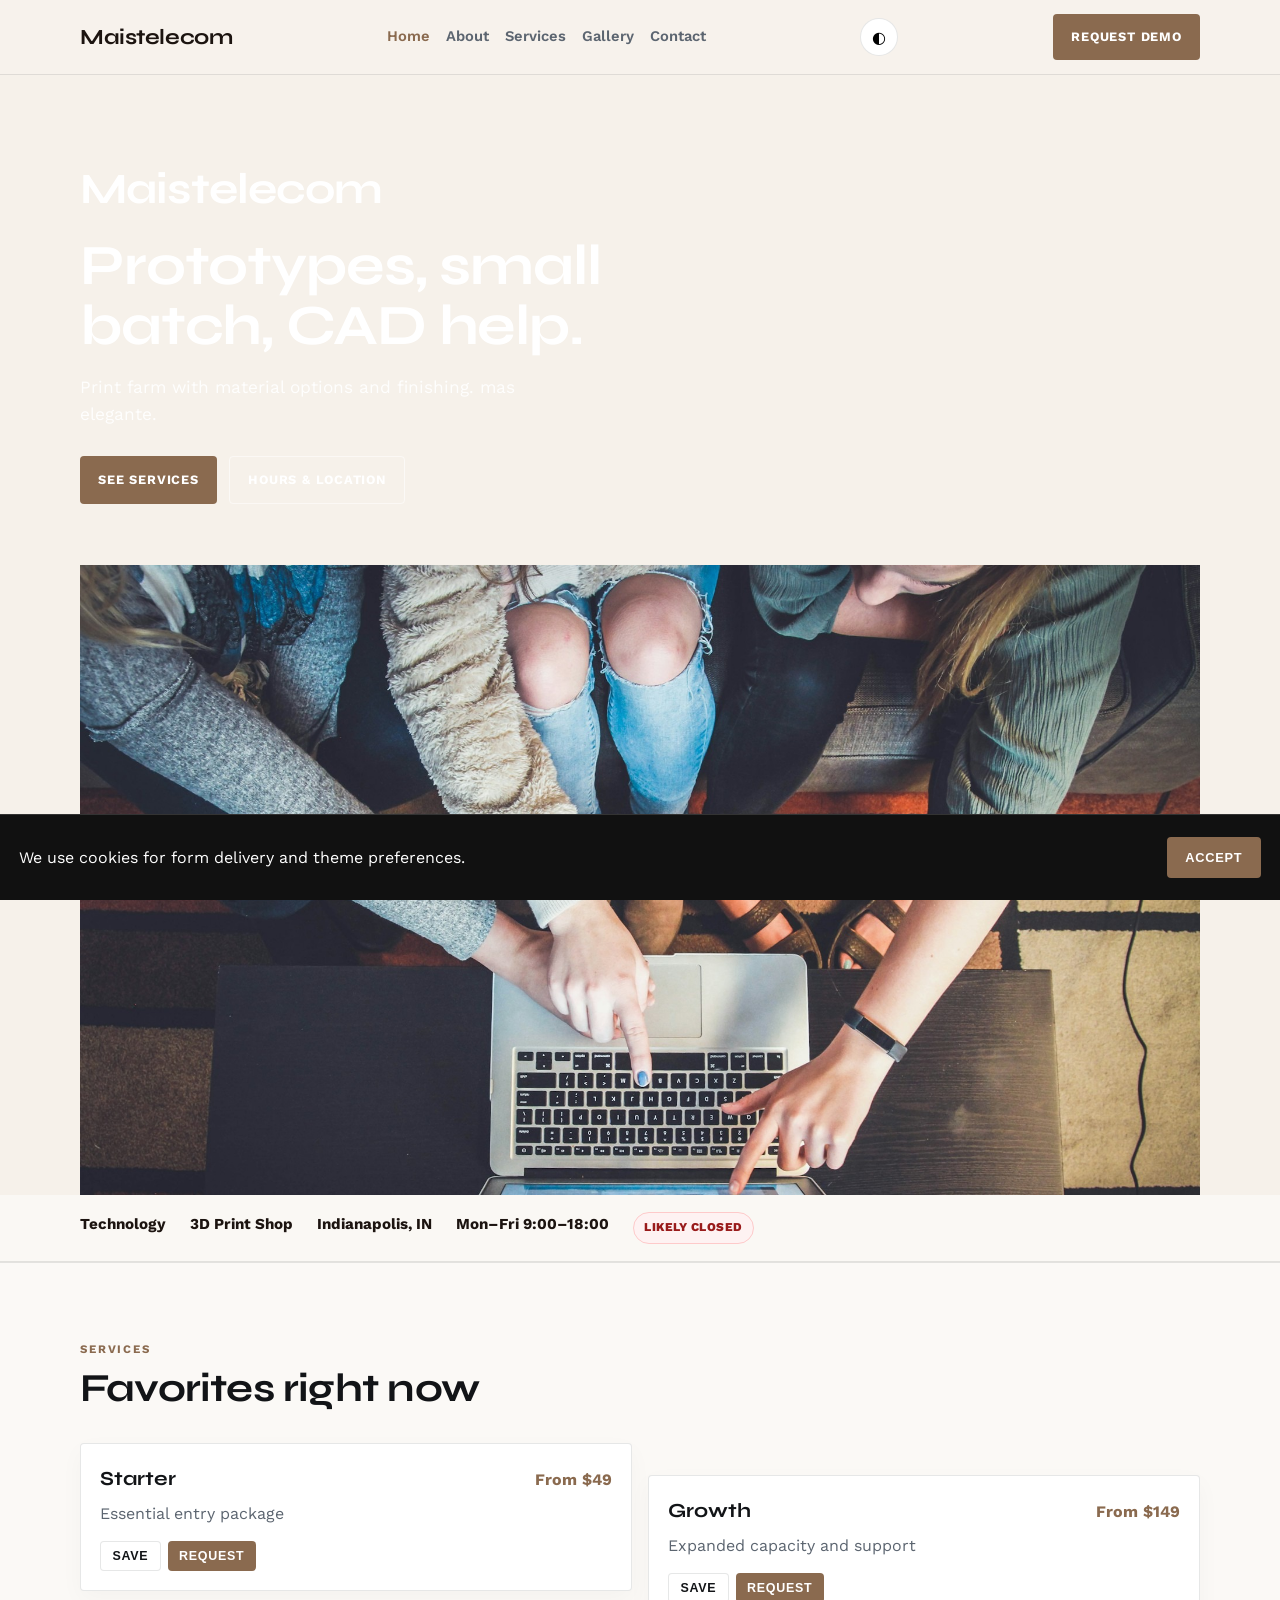
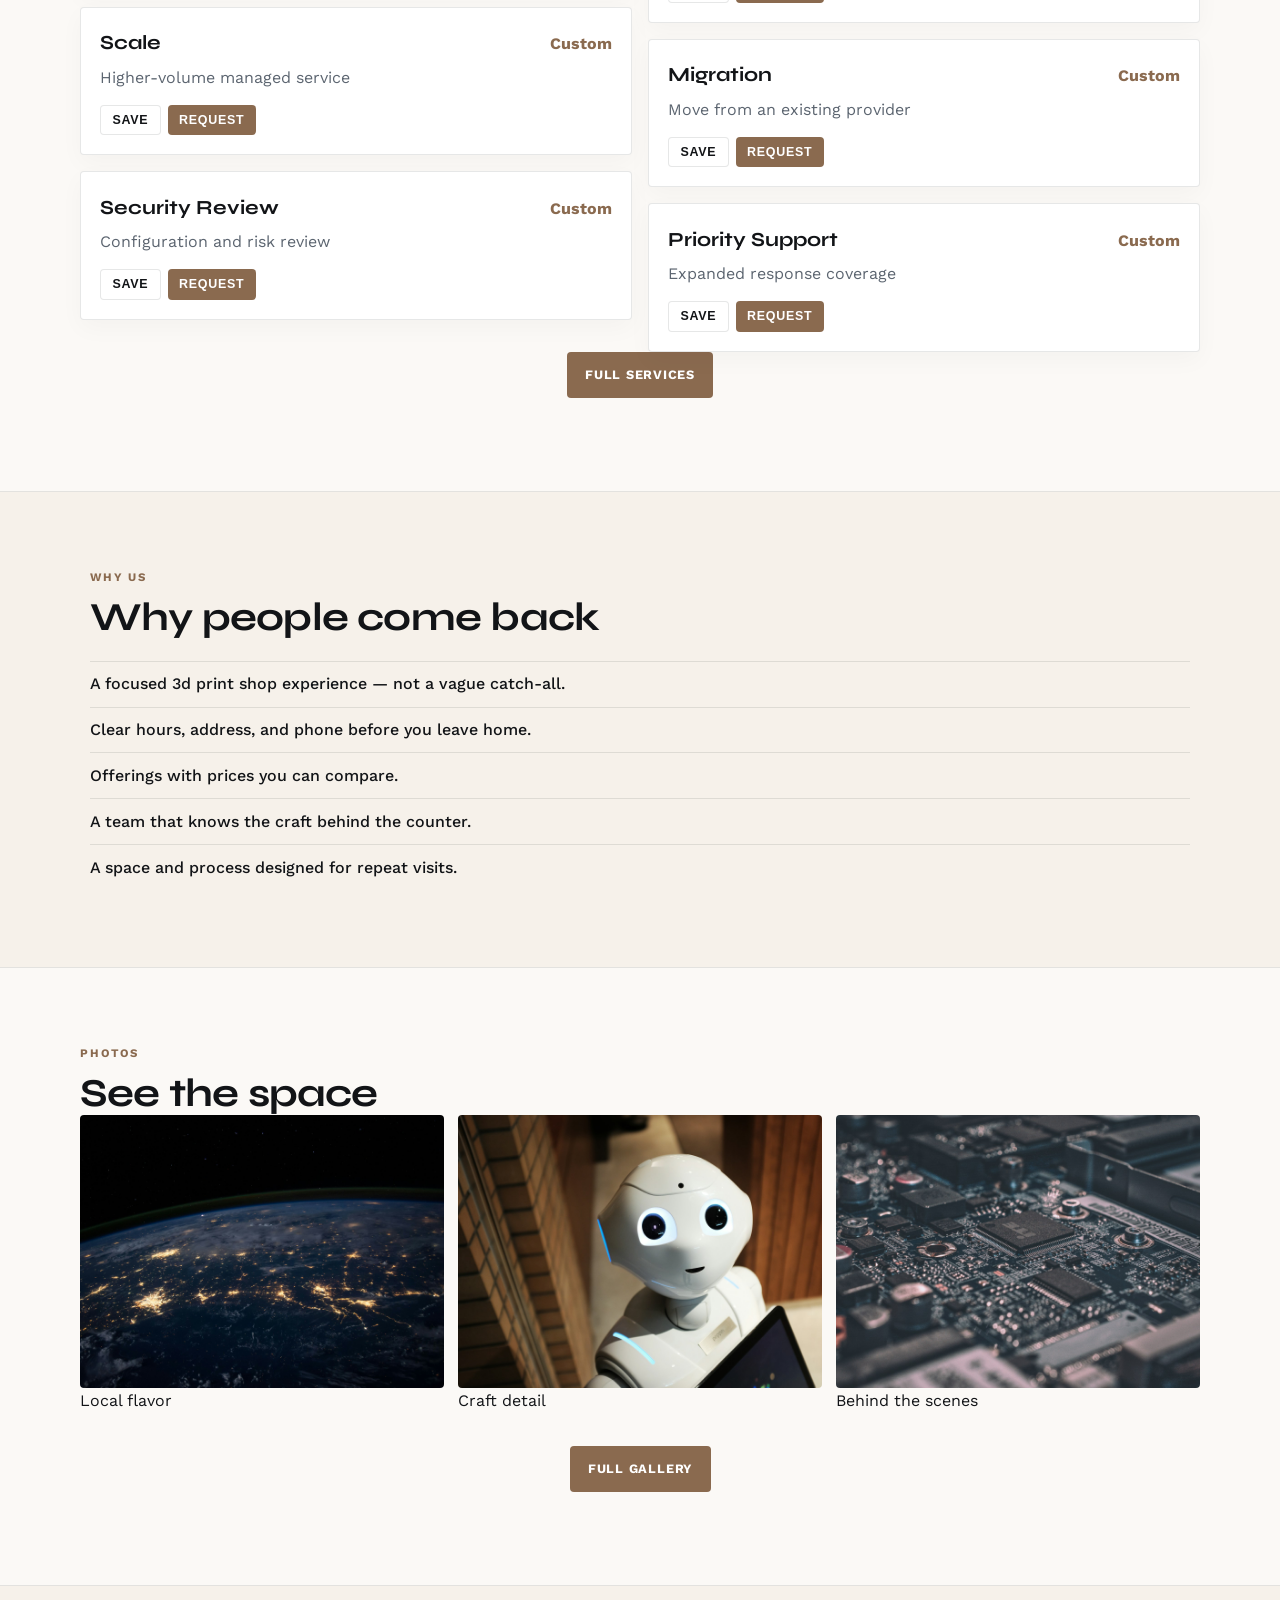
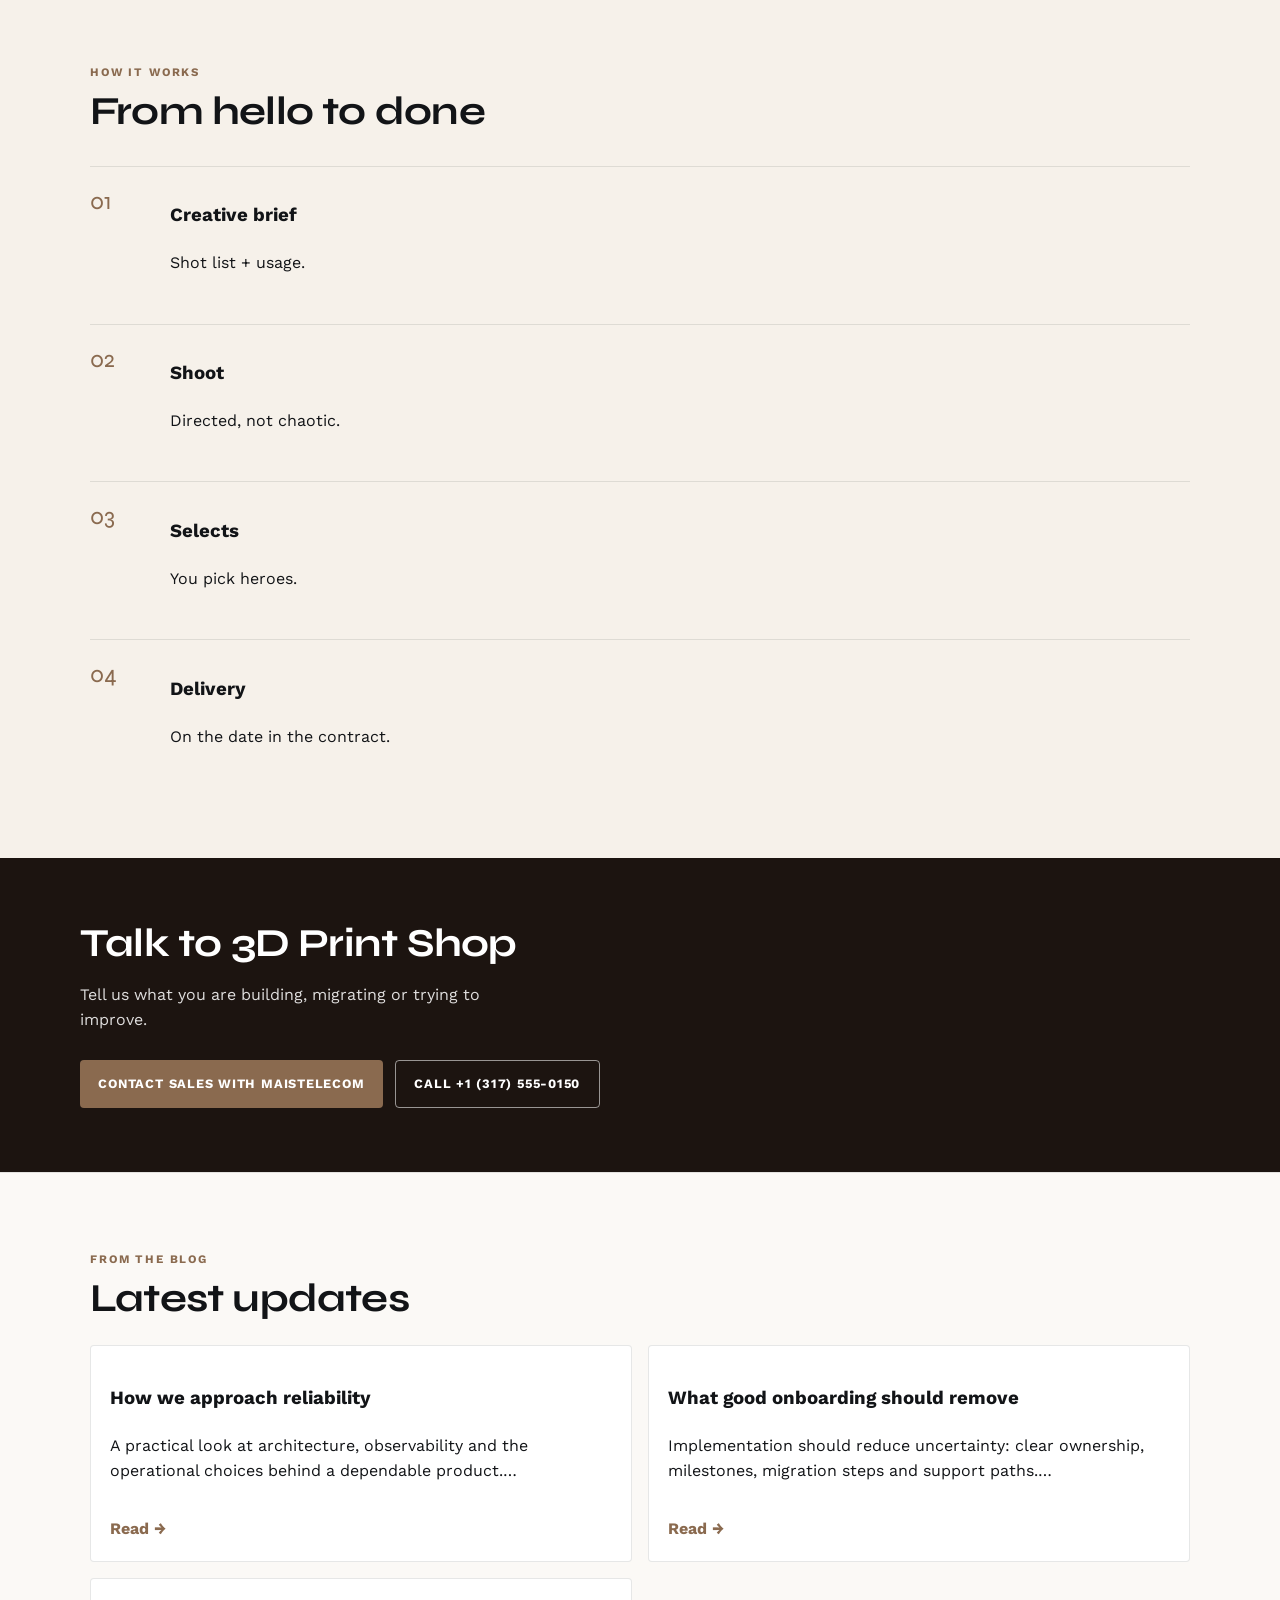
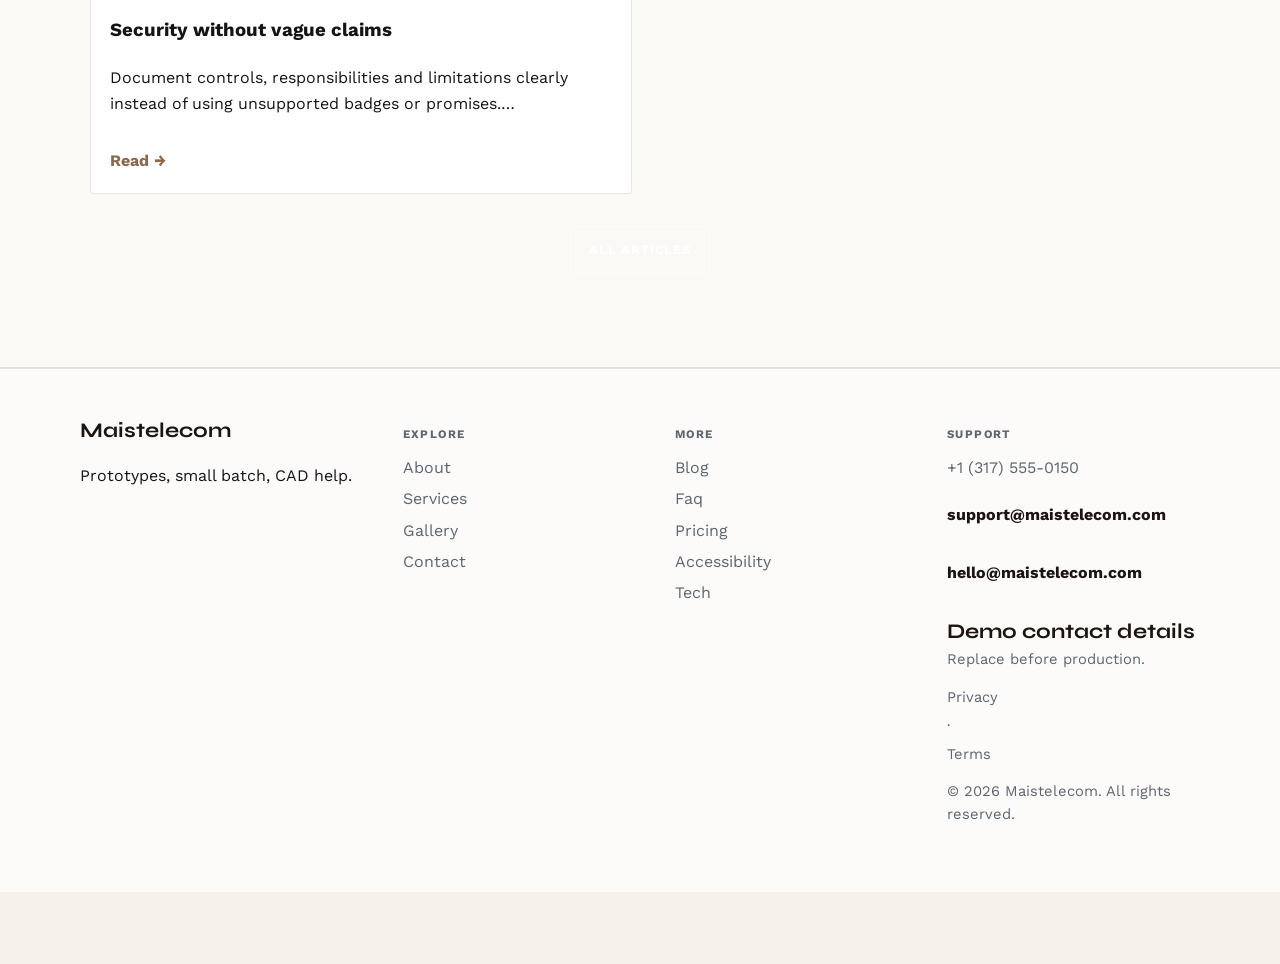
==== index.html @ c0476a3c "Publish company website" ====
<!DOCTYPE html>
<html lang="en">
<head>
  <meta charset="UTF-8" />
  <meta name="viewport" content="width=device-width, initial-scale=1" />
  <title>Maistelecom | 3D Print Shop</title>
  <meta name="description" content="Maistelecom — Prototypes, small batch, CAD help." />
  <meta property="og:title" content="Maistelecom | 3D Print Shop" />
  <meta property="og:description" content="Maistelecom — Prototypes, small batch, CAD help." />
  <meta property="og:type" content="website" />
  <meta name="twitter:card" content="summary_large_image" />
  <meta name="twitter:title" content="Maistelecom | 3D Print Shop" />
  <meta name="twitter:description" content="Maistelecom — Prototypes, small batch, CAD help." />
  <meta property="og:image" content="assets/img-1.jpg" />
  <meta name="twitter:image" content="assets/img-1.jpg" />
  <meta property="og:url" content="https://maistelecom.github.io" />
  <script type="application/ld+json">{"@context": "https://schema.org", "@type": "LocalBusiness", "name": "Maistelecom", "description": "Prototypes, small batch, CAD help.", "url": "https://maistelecom.github.io", "image": "assets/img-1.jpg"}</script>
<script type="application/ld+json">{"@context": "https://schema.org", "@type": "FAQPage", "mainEntity": [{"@type": "Question", "name": "Where are you?", "acceptedAnswer": {"@type": "Answer", "text": "400 Monument Circle, Indianapolis, IN. See the map on Visit."}}, {"@type": "Question", "name": "How do I reach support?", "acceptedAnswer": {"@type": "Answer", "text": "Use the Contact form or email support@maistelecom.com. We reply during open hours."}}, {"@type": "Question", "name": "How do I book?", "acceptedAnswer": {"@type": "Answer", "text": "Send a message on Contact, email bookings@maistelecom.com, or call +1 (317) 555-0150."}}, {"@type": "Question", "name": "Are prices current?", "acceptedAnswer": {"@type": "Answer", "text": "Listed prices are current and may shift with seasons — we update this site when they do."}}, {"@type": "Question", "name": "Do you take groups?", "acceptedAnswer": {"@type": "Answer", "text": "Yes for many bookings — tell us the size and date and we'll confirm what Maistelecom can host."}}, {"@type": "Question", "name": "What should I bring?", "acceptedAnswer": {"@type": "Answer", "text": "Just yourself (and any notes on allergies, sizes, or preferences). We'll handle the rest."}}, {"@type": "Question", "name": "Can I book for someone else?", "acceptedAnswer": {"@type": "Answer", "text": "Yes — include their name and preferences in the contact form."}}, {"@type": "Question", "name": "Where can I read updates?", "acceptedAnswer": {"@type": "Answer", "text": "Blog and Journal pages publish changes before social media."}}, {"@type": "Question", "name": "How do I join the team?", "acceptedAnswer": {"@type": "Answer", "text": "Open roles are listed on Careers — we reply to every application."}}, {"@type": "Question", "name": "Is the space accessible?", "acceptedAnswer": {"@type": "Answer", "text": "See our Accessibility page for entrance, seating and restroom notes."}}]}</script>
<script type="application/ld+json">{"@context": "https://schema.org", "@type": "WebSite", "name": "Maistelecom", "url": "https://maistelecom.github.io", "description": "Prototypes, small batch, CAD help."}</script>
  <link rel="canonical" href="https://maistelecom.github.io/index.html" />
  <link rel="alternate" hreflang="en" href="https://maistelecom.github.io/index.html" />
  <link rel="alternate" hreflang="x-default" href="https://maistelecom.github.io/index.html" />
  <meta name="theme-color" content="#111111" />
  <link rel="preconnect" href="https://fonts.googleapis.com" />
  <link rel="preconnect" href="https://fonts.gstatic.com" crossorigin />
  <link href="https://fonts.googleapis.com/css2?family=Syne:wght@600;700;800&family=Work+Sans:wght@400;500;600;700&display=swap" rel="stylesheet" />
  <link rel="stylesheet" href="styles.css" />
  <link rel="icon" href="favicon.svg" type="image/svg+xml" />
</head>
<body>

  <header class="top">
    <div class="shell bar">
      <a class="logo" href="index.html">Maistelecom</a>
      <button class="nav-toggle" type="button" aria-label="Open menu" data-nav-toggle>
        <span></span><span></span><span></span>
      </button>
      <nav data-nav><a href="index.html" class="on">Home</a><a href="about.html">About</a><a href="offerings.html">Services</a><a href="gallery.html">Gallery</a><a href="contact.html">Contact</a></nav>
      <button type="button" class="theme-toggle" data-theme-toggle aria-label="Toggle dark mode">◐</button>
      <a class="cta" href="contact.html" data-open-book>Request demo</a>
    </div>
  </header>
  <main>

    <section class="hero split-hero">
      <div class="shell hero-split">
        <div class="hero-copy">
          <p class="brand">Maistelecom</p>
          <h1>Prototypes, small batch, CAD help.</h1>
          <p class="lede">Print farm with material options and finishing. mas elegante.</p>
          <div class="actions">
            <a class="btn solid" href="offerings.html">See services</a>
            <a class="btn line" href="contact.html">Hours &amp; location</a>
          </div>
        </div>
        <div class="hero-photo"><img src="assets/img-1.jpg" alt="Maistelecom" loading="eager" fetchpriority="high" decoding="async" /></div>
      </div>
    </section><section class="strip"><div class="shell strip-row">
      <span>Technology</span><span>3D Print Shop</span>
      <span>Indianapolis, IN</span><span>Mon–Fri 9:00–18:00</span>
      <span class="open-badge" data-open-badge>Checking hours…</span>
    </div></section><section class="block tint">
      <div class="shell">
        <p class="eyebrow">Services</p>
        <h2>Favorites right now</h2>
        <div class="menu-grid"><article class="item" data-item="Starter">
          <div class="item-top"><h3>Starter</h3><span class="price">From $49</span></div>
          <p>Essential entry package</p>
          <div class="item-actions">
            <button type="button" class="btn quiet mini" data-save-item data-name="Starter">Save</button>
            <button type="button" class="btn solid mini" data-open-book data-pref="Starter">Request</button>
          </div>
        </article>
<article class="item" data-item="Growth">
          <div class="item-top"><h3>Growth</h3><span class="price">From $149</span></div>
          <p>Expanded capacity and support</p>
          <div class="item-actions">
            <button type="button" class="btn quiet mini" data-save-item data-name="Growth">Save</button>
            <button type="button" class="btn solid mini" data-open-book data-pref="Growth">Request</button>
          </div>
        </article>
<article class="item" data-item="Scale">
          <div class="item-top"><h3>Scale</h3><span class="price">Custom</span></div>
          <p>Higher-volume managed service</p>
          <div class="item-actions">
            <button type="button" class="btn quiet mini" data-save-item data-name="Scale">Save</button>
            <button type="button" class="btn solid mini" data-open-book data-pref="Scale">Request</button>
          </div>
        </article>
<article class="item" data-item="Migration">
          <div class="item-top"><h3>Migration</h3><span class="price">Custom</span></div>
          <p>Move from an existing provider</p>
          <div class="item-actions">
            <button type="button" class="btn quiet mini" data-save-item data-name="Migration">Save</button>
            <button type="button" class="btn solid mini" data-open-book data-pref="Migration">Request</button>
          </div>
        </article>
<article class="item" data-item="Security Review">
          <div class="item-top"><h3>Security Review</h3><span class="price">Custom</span></div>
          <p>Configuration and risk review</p>
          <div class="item-actions">
            <button type="button" class="btn quiet mini" data-save-item data-name="Security Review">Save</button>
            <button type="button" class="btn solid mini" data-open-book data-pref="Security Review">Request</button>
          </div>
        </article>
<article class="item" data-item="Priority Support">
          <div class="item-top"><h3>Priority Support</h3><span class="price">Custom</span></div>
          <p>Expanded response coverage</p>
          <div class="item-actions">
            <button type="button" class="btn quiet mini" data-save-item data-name="Priority Support">Save</button>
            <button type="button" class="btn solid mini" data-open-book data-pref="Priority Support">Request</button>
          </div>
        </article></div>
        <p class="center-cta"><a class="btn solid" href="offerings.html">Full services</a></p>
      </div>
    </section><section class="block">
      <div class="shell">
        <p class="eyebrow">Why us</p>
        <h2>Why people come back</h2>
        <ul class="why"><li>A focused 3d print shop experience — not a vague catch-all.</li>
<li>Clear hours, address, and phone before you leave home.</li>
<li>Offerings with prices you can compare.</li>
<li>A team that knows the craft behind the counter.</li>
<li>A space and process designed for repeat visits.</li></ul>
      </div>
    </section><section class="block tint">
      <div class="shell">
        <p class="eyebrow">Photos</p>
        <h2>See the space</h2>
        <div class="mosaic teaser"><figure><button type="button" class="gal-btn" data-gallery-open data-index="0"><img src="assets/img-3.jpg" alt="Local flavor at Maistelecom" loading="lazy" /></button><figcaption>Local flavor</figcaption></figure>
<figure><button type="button" class="gal-btn" data-gallery-open data-index="1"><img src="assets/img-4.jpg" alt="Craft detail at Maistelecom" loading="lazy" /></button><figcaption>Craft detail</figcaption></figure>
<figure><button type="button" class="gal-btn" data-gallery-open data-index="2"><img src="assets/img-5.jpg" alt="Behind the scenes at Maistelecom" loading="lazy" /></button><figcaption>Behind the scenes</figcaption></figure></div>
        <p class="center-cta"><a class="btn solid" href="gallery.html">Full gallery</a></p>
      </div>
    </section><section class="block">
      <div class="shell">
        <p class="eyebrow">How it works</p>
        <h2>From hello to done</h2>
        <ol class="process"><li><span>01</span><div><h3>Creative brief</h3><p>Shot list + usage.</p></div></li>
<li><span>02</span><div><h3>Shoot</h3><p>Directed, not chaotic.</p></div></li>
<li><span>03</span><div><h3>Selects</h3><p>You pick heroes.</p></div></li>
<li><span>04</span><div><h3>Delivery</h3><p>On the date in the contract.</p></div></li></ol>
      </div>
    </section><section class="cta-band">
      <div class="shell">
        <h2>Talk to 3D Print Shop</h2>
        <p>Tell us what you are building, migrating or trying to improve.</p>
        <div class="actions">
          <a class="btn solid" href="contact.html">Contact sales with Maistelecom</a>
          <a class="btn line" href="tel:+13175550150">Call +1 (317) 555-0150</a>
        </div>
      </div>
    </section><section class="block tint">
      <div class="shell">
        <p class="eyebrow">From the blog</p>
        <h2>Latest updates</h2>
        <div class="value-grid"><article class="journal-card reveal">
          <h3>How we approach reliability</h3>
          <p>A practical look at architecture, observability and the operational choices behind a dependable product.…</p>
          <a class="textlink" href="blog.html">Read →</a>
        </article><article class="journal-card reveal">
          <h3>What good onboarding should remove</h3>
          <p>Implementation should reduce uncertainty: clear ownership, milestones, migration steps and support paths.…</p>
          <a class="textlink" href="blog.html">Read →</a>
        </article><article class="journal-card reveal">
          <h3>Security without vague claims</h3>
          <p>Document controls, responsibilities and limitations clearly instead of using unsupported badges or promises.…</p>
          <a class="textlink" href="blog.html">Read →</a>
        </article></div>
        <p class="center-cta"><a class="btn line" href="blog.html">All articles</a></p>
      </div>
    </section>
  </main>

  <footer class="foot">
    <div class="shell foot-grid">
      <div>
        <strong>Maistelecom</strong>
        <p>Prototypes, small batch, CAD help.</p>
        
      </div>
      <div>
        <p class="fh">Explore</p>
        <a href="about.html">About</a><a href="offerings.html">Services</a><a href="gallery.html">Gallery</a><a href="contact.html">Contact</a>
      </div>
      <div>
        <p class="fh">More</p>
        <a href="blog.html">Blog</a><a href="faq.html">Faq</a><a href="pricing.html">Pricing</a><a href="accessibility.html">Accessibility</a><a href="tech.html">Tech</a>
      </div>
      <div>
        <p class="fh">Support</p>
        <a href="tel:+13175550150">+1 (317) 555-0150</a>
        <p class="mail-plain">support@maistelecom.com</p>
        <p class="mail-plain">hello@maistelecom.com</p>
        
        <p class="foot-meta"><strong>Demo contact details</strong><br/>Replace before production.</p>
        <p class="foot-meta"><a href="privacy.html">Privacy</a> · <a href="terms.html">Terms</a></p>
        <p class="foot-meta">© 2026 Maistelecom. All rights reserved.</p>
      </div>
    </div>
  </footer>
  <div class="cookie-bar" data-cookie-bar hidden>
    <p>We use cookies for form delivery and theme preferences.</p>
    <button type="button" class="btn solid" data-cookie-accept>Accept</button>
  </div>
  <div class="mobile-cta">
    <a href="tel:+13175550150">Call</a>
    <button type="button" data-open-book>Contact sales</button>
    
  </div>
  <div class="toast" data-toast hidden></div>

  <div class="modal" data-book-modal hidden>
    <div class="modal-card">
      <button class="modal-close" type="button" data-close-book aria-label="Close">×</button>
      <p class="eyebrow">Quick request</p>
      <h3>Contact Maistelecom</h3>
      <p class="lead">Send the essentials and we will reply by email.</p>
      <form class="contact-form compact" data-quick-book data-support="support@maistelecom.com">
        <label>Name<input name="name" required placeholder="Your name" /></label>
        <label>Email<input type="email" name="email" required placeholder="you@email.com" /></label>
        <label>Timing<input name="when" required placeholder="Preferred date or timeline" /></label>
        <label>Notes<textarea name="message" rows="3" placeholder="Project, product, service or other details…"></textarea></label>
        <button class="btn solid" type="submit">Contact sales</button>
      </form>
    </div>
  </div>

  <div class="lightbox" data-lightbox hidden>
    <button class="modal-close" type="button" data-lightbox-close aria-label="Close">×</button>
    <img data-lightbox-img alt="" />
    <div class="lightbox-nav">
      <button type="button" data-lightbox-prev>‹</button>
      <button type="button" data-lightbox-next>›</button>
    </div>
  </div>
  <script src="site.js"></script>
</body></html>
---- styles.css ----
:root {
  --ink:#121417; --muted:#5c6570; --paper:#f6f1ea;
  --accent:#8a6a4f; --deep:#1c1410; --line:rgba(18,20,23,.10);
  --display:"Syne",Georgia,"Times New Roman",serif;
  --body:"Work Sans","Segoe UI",sans-serif; --shell:1120px;
  --radius:4px;
}
*{box-sizing:border-box} html{scroll-behavior:smooth}
body{margin:0;font-family:var(--body);color:var(--ink);background:var(--paper);line-height:1.6;padding-bottom:72px;-webkit-font-smoothing:antialiased}
a{color:inherit;text-decoration:none} img{max-width:100%;display:block}
.shell{width:min(var(--shell),calc(100% - 2.4rem));margin-inline:auto}
.sr{position:absolute;left:-9999px}
.mail-plain{display:inline-block;font-weight:700;color:var(--deep);word-break:break-all}
.support-banner{padding:1.25rem 1.35rem;margin:0 0 1.5rem;border:1px solid var(--line);border-left:4px solid var(--accent);background:#fff;border-radius:var(--radius)}
.support-mail{margin:.35rem 0 .5rem;font-family:var(--display);font-size:clamp(1.4rem,3vw,2rem);font-weight:700;color:var(--deep)}
.form-success{margin-top:1.2rem;padding:1.4rem;border:1px solid color-mix(in srgb,var(--accent) 35%,var(--line));background:#fff;border-radius:var(--radius)}
.form-success h3{margin:0 0 .5rem;font-family:var(--display);font-size:1.6rem}
.form-success[hidden],.contact-form[hidden]{display:none !important}
.contact-form select{width:100%;padding:.85rem 1rem;border:1px solid var(--line);border-radius:8px;font:inherit;background:#fff}
.top{position:sticky;top:0;z-index:40;backdrop-filter:blur(14px);background:color-mix(in srgb,var(--paper) 90%,white);border-bottom:1px solid var(--line)}
.bar{min-height:74px;display:flex;align-items:center;justify-content:space-between;gap:1rem;position:relative}
.logo{font-family:var(--display);font-weight:700;font-size:1.35rem;color:var(--deep);letter-spacing:-.02em}
nav{display:flex;flex-wrap:wrap;gap:1rem;font-weight:600;font-size:.92rem;color:var(--muted)}
nav a.on,nav a:hover{color:var(--accent)}
.nav-toggle{display:none;flex-direction:column;gap:5px;background:transparent;border:0;padding:.4rem;cursor:pointer}
.nav-toggle span{display:block;width:22px;height:2px;background:var(--deep)}
.cta,.btn{display:inline-flex;align-items:center;justify-content:center;padding:.8rem 1.15rem;border-radius:var(--radius);font-weight:700;font-size:.92rem;border:0;cursor:pointer;letter-spacing:.01em}
.cta,.btn.solid{background:var(--accent);color:#fff}
.btn.line{border:1px solid rgba(255,255,255,.55);color:#fff;background:transparent}
.btn.quiet{border:1px solid var(--line);background:#fff;color:var(--ink)}
.hero{position:relative;min-height:88vh;display:grid;align-items:end;color:#fff;overflow:hidden}
.hero-bg{position:absolute;inset:0;background-size:cover;background-position:center center;background-repeat:no-repeat}
.hero-shade{position:absolute;inset:0;background:linear-gradient(115deg,rgba(10,12,16,.72),rgba(10,12,16,.18))}
.hero-photo img{width:100%;aspect-ratio:16/9;object-fit:cover;object-position:center;display:block;max-height:min(78vh,900px)}
.hero-copy{position:relative;z-index:2;padding:5rem 0 3.8rem;max-width:720px}
.brand{margin:0 0 .75rem;font-family:var(--display);font-size:clamp(1.85rem,3.6vw,2.7rem);font-weight:700}
.hero h1,.page-hero h1{margin:0;font-family:var(--display);letter-spacing:-.03em;font-weight:700}
.hero h1{font-size:clamp(2.15rem,5.2vw,3.55rem);max-width:15ch;line-height:1.05}
.lede{margin:1.15rem 0 0;max-width:42ch;color:rgba(255,255,255,.9);font-size:1.08rem}
.actions{display:flex;flex-wrap:wrap;gap:.75rem;margin-top:1.7rem}
.promo{display:flex;justify-content:space-between;gap:1rem;align-items:center;margin:1.35rem auto;padding:1.05rem 1.25rem;background:#fff;border:1px solid var(--line);border-radius:var(--radius);box-shadow:0 8px 28px rgba(18,20,23,.04)}
.promo p{margin:0;font-weight:600}
.promo a{font-weight:800;color:var(--accent);white-space:nowrap}
.strip{border-bottom:1px solid var(--line);background:rgba(255,255,255,.5)}
.strip-row{display:flex;flex-wrap:wrap;gap:.8rem 1.5rem;padding:1.05rem 0;font-weight:700;color:var(--deep);font-size:.95rem}
.stats-band{border-bottom:1px solid var(--line);background:rgba(255,255,255,.72)}
.stats-row{display:grid;grid-template-columns:repeat(4,1fr);gap:1rem;padding:1.55rem 0}
.stat b{display:block;font-family:var(--display);font-size:1.65rem;color:var(--deep)}
.stat span{display:block;margin-top:.25rem;color:var(--muted);font-size:.88rem}
.mosaic{display:grid;grid-template-columns:1.2fr 1fr 1fr;gap:.85rem}
.mosaic img{width:100%;aspect-ratio:4/3;object-fit:cover;object-position:center;border-radius:var(--radius);display:block}
.block{padding:4.8rem 0}.block.tint{background:rgba(255,255,255,.58);border-block:1px solid var(--line)}
.eyebrow{margin:0 0 .55rem;font-size:.72rem;font-weight:700;letter-spacing:.16em;text-transform:uppercase;color:var(--accent)}
h2{margin:0;font-family:var(--display);font-size:clamp(1.85rem,3.1vw,2.55rem);letter-spacing:-.03em;max-width:18ch;line-height:1.1}
.lead{margin:.95rem 0 0;color:var(--muted);max-width:52ch;font-size:1.06rem}
.split{display:grid;grid-template-columns:1.1fr .9fr;gap:2.2rem;align-items:start}
.amenity-grid,.contact-grid,.newsletter{display:grid;grid-template-columns:1.1fr .9fr;gap:2.2rem;align-items:start}
.checks,.why,.hours{margin:1.35rem 0 0;padding:0;list-style:none}
.checks li,.why li,.hours li{padding:.6rem 0;border-top:1px solid var(--line);font-weight:500}
.hours-card,.card{background:#fff;border:1px solid var(--line);border-radius:var(--radius);padding:1.4rem;box-shadow:0 10px 30px rgba(18,20,23,.035)}
.card-actions{display:flex;flex-wrap:wrap;gap:.6rem;margin-top:1rem}
.stack-card p{margin:0 0 1rem}
.about-photos{display:grid;gap:.85rem}
.about-photos img,.solo{width:100%;aspect-ratio:4/3;object-fit:cover;object-position:center;border-radius:var(--radius)}
.solo.wide{aspect-ratio:16/9;margin-top:1rem}
.menu-grid{margin-top:2rem;display:grid;grid-template-columns:repeat(3,1fr);gap:1rem}
.menu-list{margin-top:1.5rem;display:grid;gap:.85rem}
.menu-list .item{padding:1.1rem 1.2rem}
.item{background:#fff;border:1px solid var(--line);border-radius:var(--radius);padding:1.2rem;position:relative;box-shadow:0 8px 24px rgba(18,20,23,.03)}
.item.soft{background:color-mix(in srgb,var(--paper) 70%,white)}
.item-top{display:flex;justify-content:space-between;gap:.5rem;align-items:baseline}
.item h3{margin:0 0 .35rem;font-family:var(--display);font-size:1.25rem}
.item p{margin:0;color:var(--muted)}
.item .tag{margin-top:.7rem;font-size:.72rem;font-weight:800;letter-spacing:.1em;text-transform:uppercase;color:var(--accent)}
.price{font-weight:700;color:var(--accent);white-space:nowrap}
.process{list-style:none;margin:2rem 0 0;padding:0;display:grid;gap:1rem}
.process li{display:grid;grid-template-columns:64px 1fr;gap:1rem;padding:1rem 0;border-top:1px solid var(--line)}
.process span{font-family:var(--display);font-size:1.5rem;color:var(--accent)}
.quotes{display:grid;grid-template-columns:repeat(3,1fr);gap:1rem;margin-top:1.5rem}
blockquote{margin:0;padding:1.3rem;background:#fff;border:1px solid var(--line);border-radius:var(--radius)}
blockquote p{margin:0;font-family:var(--display);font-size:1.25rem;line-height:1.25}
blockquote footer{margin-top:.85rem;color:var(--muted);font-size:.9rem}
.value-grid,.team-grid{display:grid;grid-template-columns:repeat(2,1fr);gap:1rem;margin-top:1.5rem}
.two-col{display:grid;grid-template-columns:1fr 1fr;gap:2rem;align-items:start}
.value-grid article,.person,.team-card{background:#fff;border:1px solid var(--line);border-radius:var(--radius);padding:1.2rem;overflow:hidden}
.team-card img{width:100%;aspect-ratio:1;object-fit:cover;object-position:center top;border-radius:calc(var(--radius) - 4px);margin:0 0 .85rem;display:block}
.team-card h3{margin:0 0 .25rem;font-family:var(--display);font-size:1.2rem}
.team-card .eyebrow{margin:0 0 .5rem}
.team-card p:last-child{margin:0;color:var(--muted);line-height:1.55}
.person .role{color:var(--accent);font-weight:700;margin:.2rem 0 .5rem}
img{max-width:100%;height:auto;display:block}
picture,figure{margin:0}
.faq details{border-top:1px solid var(--line);padding:1rem 0}
.faq summary{cursor:pointer;font-weight:700}
.faq p{margin:.6rem 0 0;color:var(--muted)}
.page-hero{padding:3.8rem 0 1.1rem}
.page-hero h1{font-size:clamp(2.1rem,4vw,3.1rem);max-width:16ch}
.page .lead{color:var(--muted)}
.gallery-rich{display:grid;grid-template-columns:repeat(2,1fr);gap:1rem}
.gallery-rich figure{margin:0}
.gallery-rich img{width:100%;aspect-ratio:4/3;object-fit:cover;object-position:center;border-radius:var(--radius)}
.gallery-rich figcaption{margin-top:.45rem;color:var(--muted);font-size:.88rem}
.visit-grid{display:grid;grid-template-columns:.85fr 1.15fr;gap:1.6rem}
.map-wrap{margin-top:1rem;border-radius:var(--radius);overflow:hidden;border:1px solid var(--line);background:#fff}
.map-wrap iframe{width:100%;height:320px;border:0;display:block}
.map-note{margin:.55rem 1rem 1rem;font-size:.9rem}
.map-note a{color:var(--accent);font-weight:700}
.contact-form,.news-form{display:grid;gap:.9rem;margin-top:1rem}
.contact-form label{display:grid;gap:.35rem;font-weight:700;font-size:.9rem}
.contact-form input,.contact-form textarea,.news-form input{width:100%;padding:.9rem 1rem;border:1px solid var(--line);border-radius:8px;font:inherit;background:#fff}
.contact-form input:focus,.contact-form textarea:focus,.contact-form select:focus,.news-form input:focus{outline:2px solid color-mix(in srgb,var(--accent) 45%,white);border-color:var(--accent)}
.news-form{grid-template-columns:1fr auto;align-items:center}
.form-note{margin:0;color:var(--muted);font-size:.88rem}
.cta-band{padding:4rem 0;background:var(--deep);color:#fff}
.cta-band h2{color:#fff;max-width:16ch}
.cta-band p{color:rgba(255,255,255,.86);max-width:46ch}
.center-cta{text-align:center;margin-top:2rem}
.textlink{display:inline-block;margin-top:1rem;font-weight:700;color:var(--accent)}
.foot{border-top:1px solid var(--line);padding:2.8rem 0 3.2rem;background:rgba(255,255,255,.72)}
.foot-grid{display:grid;grid-template-columns:1.2fr 1fr 1fr 1fr;gap:1.2rem}
.fh{font-size:.72rem;font-weight:700;letter-spacing:.12em;text-transform:uppercase;color:var(--muted)}
.foot a{display:block;margin:.35rem 0;color:var(--muted)}
.foot a:hover{color:var(--accent)}
.foot strong{font-family:var(--display);font-size:1.3rem;color:var(--deep)}
.foot-meta{color:var(--muted);font-size:.92rem;line-height:1.55}
.mobile-cta{display:none;position:fixed;left:0;right:0;bottom:0;z-index:50;background:#fff;border-top:1px solid var(--line);grid-template-columns:1fr 1fr 1fr}
.mobile-cta a,.mobile-cta button{text-align:center;padding:.95rem .4rem;font-weight:800;font-size:.85rem;color:var(--deep);background:transparent;border:0;font-family:inherit;cursor:pointer}
.mobile-cta a:nth-child(2),.mobile-cta button:nth-child(2){background:var(--accent);color:#fff}
.toast{position:fixed;left:50%;bottom:5.5rem;transform:translateX(-50%);background:var(--deep);color:#fff;padding:.9rem 1.2rem;border-radius:999px;font-weight:700;z-index:80;box-shadow:0 12px 32px rgba(0,0,0,.22)}
.btn.mini{padding:.45rem .7rem;font-size:.78rem}
.item-actions{display:flex;flex-wrap:wrap;gap:.45rem;margin-top:.9rem}
.offer-tools{margin-bottom:1rem}
.offer-tools input{width:min(420px,100%);padding:.85rem 1rem;border:1px solid var(--line);border-radius:8px;font:inherit;background:#fff}
.saved-tray{margin:1rem 0;padding:1rem;border:1px dashed var(--line);background:#fff;border-radius:var(--radius)}
.saved-tray ul{margin:.5rem 0 1rem;padding-left:1.1rem}
.open-badge{display:inline-flex;align-items:center;gap:.35rem;padding:.35rem .65rem;border-radius:999px;font-size:.75rem;font-weight:800;letter-spacing:.04em;text-transform:uppercase;background:#ecfdf5;color:#166534;border:1px solid #86efac}
.open-badge.closed{background:#fef2f2;color:#991b1b;border-color:#fecaca}
.open-badge.unknown{background:#f8fafc;color:#475569;border-color:#cbd5e1}
.text-cta{border:0;background:transparent;color:var(--accent);font-weight:800;cursor:pointer;font:inherit;padding:0}
.copy-btn{margin-left:.45rem;border:1px solid var(--line);background:#fff;border-radius:6px;padding:.2rem .45rem;font-size:.72rem;font-weight:700;cursor:pointer}
.gal-btn{display:block;width:100%;padding:0;border:0;background:transparent;cursor:zoom-in}
.gal-btn img{width:100%;aspect-ratio:4/3;object-fit:cover;object-position:center;border-radius:var(--radius)}
.modal,.lightbox{position:fixed;inset:0;z-index:90;background:rgba(10,12,16,.72);display:grid;place-items:center;padding:1rem}
.modal[hidden],.lightbox[hidden]{display:none !important}
.modal-card{width:min(480px,100%);background:var(--paper);border-radius:14px;padding:1.4rem 1.4rem 1.2rem;position:relative;border:1px solid var(--line);box-shadow:0 24px 60px rgba(0,0,0,.28)}
.modal-card h3{margin:.2rem 0 .4rem;font-family:var(--display);font-size:1.7rem}
.modal-close{position:absolute;top:.55rem;right:.7rem;border:0;background:transparent;font-size:1.6rem;cursor:pointer;line-height:1;color:var(--muted)}
.contact-form.compact{margin-top:.8rem}
.lightbox img{max-width:min(960px,92vw);max-height:82vh;object-fit:contain;border-radius:10px;background:#000}
.lightbox-nav{position:absolute;bottom:1.2rem;display:flex;gap:.6rem}
.lightbox-nav button{border:0;background:#fff;color:#111;width:44px;height:44px;border-radius:50%;font-size:1.4rem;cursor:pointer}
.item.is-saved{outline:2px solid color-mix(in srgb,var(--accent) 55%,white)}
.item.is-hidden{display:none}
@media(max-width:900px){
  .nav-toggle{display:flex}
  nav{display:none;position:absolute;top:74px;left:0;right:0;background:var(--paper);border-bottom:1px solid var(--line);padding:1rem;flex-direction:column;gap:.9rem}
  nav.open{display:flex}
  .cta{display:none}
  .split,.menu-grid,.quotes,.value-grid,.team-grid,.gallery-rich,.visit-grid,.foot-grid,.amenity-grid,.contact-grid,.newsletter,.news-form,.stats-row,.mosaic,.two-col{grid-template-columns:1fr}
  .mobile-cta{display:grid}
  .promo{flex-direction:column;align-items:flex-start}
}

.brand,.hero h1,.page-hero h1,h2{letter-spacing:-.02em}
.item,.card,.person,blockquote{border-radius:4px}
.cta,.btn{border-radius:4px;letter-spacing:.06em;text-transform:uppercase;font-size:.8rem}


.hero.split-hero .hero-split{grid-template-columns:.78fr 1.22fr}.hero.split-hero .hero-copy{padding-right:8vw}.menu-grid{grid-template-columns:1fr 1fr}.item:nth-child(even){transform:translateY(2rem)}.block:nth-of-type(even) .shell{max-width:1100px}

.prose-block .lead.wide{max-width:62ch}
.journal-card,.journal-entry{background:#fff;border:1px solid var(--line);border-radius:var(--radius);padding:1.2rem}
.journal-stack{display:grid;gap:1rem}
.compare-table{width:100%;border-collapse:collapse;margin-top:1rem}
.compare-table th,.compare-table td{border-top:1px solid var(--line);padding:.75rem;text-align:left}
.compare-table th{font-size:.72rem;letter-spacing:.12em;text-transform:uppercase;color:var(--muted)}
.gallery-hero{min-height:46vh;display:grid;align-items:end;color:#fff;background-size:cover;background-position:center;position:relative}
.gallery-hero::before{content:"";position:absolute;inset:0;background:linear-gradient(180deg,rgba(0,0,0,.15),rgba(0,0,0,.65))}
.gallery-hero .shell{position:relative;z-index:1;padding:3rem 0}
.page-hero.wide-hero h1{max-width:24ch}
.mosaic.teaser{grid-template-columns:repeat(3,1fr);max-height:420px;overflow:hidden}
.reveal{opacity:0;transform:translateY(14px);transition:opacity .5s ease,transform .5s ease}
.reveal.is-visible{opacity:1;transform:none}
.theme-toggle{border:1px solid var(--line);background:#fff;border-radius:999px;width:38px;height:38px;cursor:pointer;font-size:1rem}
body.theme-dark{--paper:#0e1114;--ink:#eef2f6;--muted:#9aa8b6;--line:rgba(255,255,255,.12)}
body.theme-dark .block.tint{background:rgba(255,255,255,.04)}
.cookie-bar{position:fixed;bottom:0;left:0;right:0;z-index:60;display:flex;align-items:center;justify-content:space-between;gap:1rem;padding:.85rem 1.2rem;background:#111;color:#fff;border-top:1px solid #333}
.cookie-bar[hidden]{display:none !important}
.insta-grid{display:grid;grid-template-columns:repeat(3,1fr);gap:.65rem}
.insta-cell{position:relative;overflow:hidden;border-radius:var(--radius)}
.insta-cell img{aspect-ratio:1;object-fit:cover;object-position:center;width:100%;display:block}
.insta-cell figcaption{position:absolute;inset:auto 0 0 0;padding:.5rem;font-size:.72rem;background:linear-gradient(transparent,rgba(0,0,0,.75));color:#fff}
.video-wrap{position:relative;padding-top:56.25%;border-radius:var(--radius);overflow:hidden}
.video-wrap iframe{position:absolute;inset:0;width:100%;height:100%;border:0}
.ba-slider{position:relative}
.ba-panels{display:grid;grid-template-columns:1fr 1fr;gap:1rem}
.ba-after{clip-path:inset(0 50% 0 0)}
.faq-page details{border:1px solid var(--line);border-radius:var(--radius);padding:.85rem 1rem;margin-bottom:.65rem;background:#fff}
.faq-page summary{cursor:pointer;font-weight:700}
.chat-slot{border:1px dashed var(--line);padding:1rem;border-radius:var(--radius);margin:1rem 0}
.theme-toggle{flex-shrink:0}
.bar{flex-wrap:wrap}
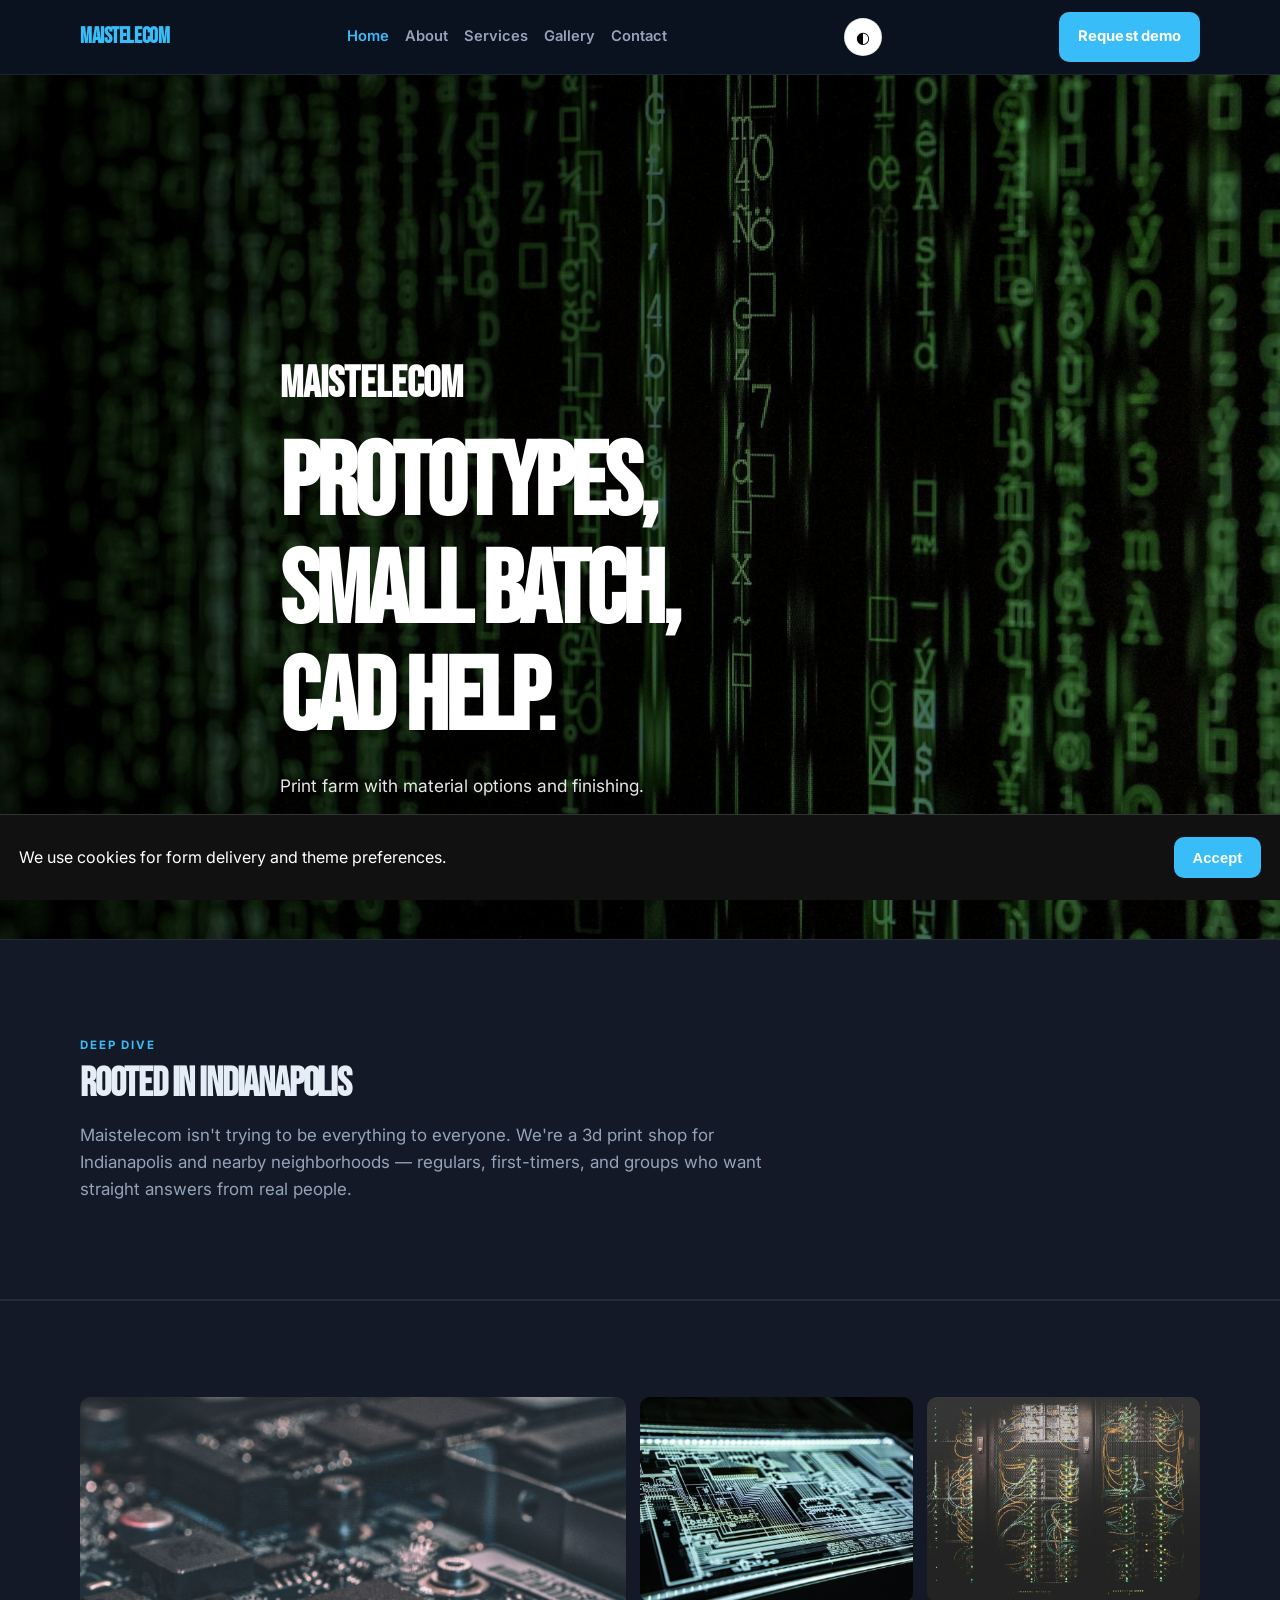
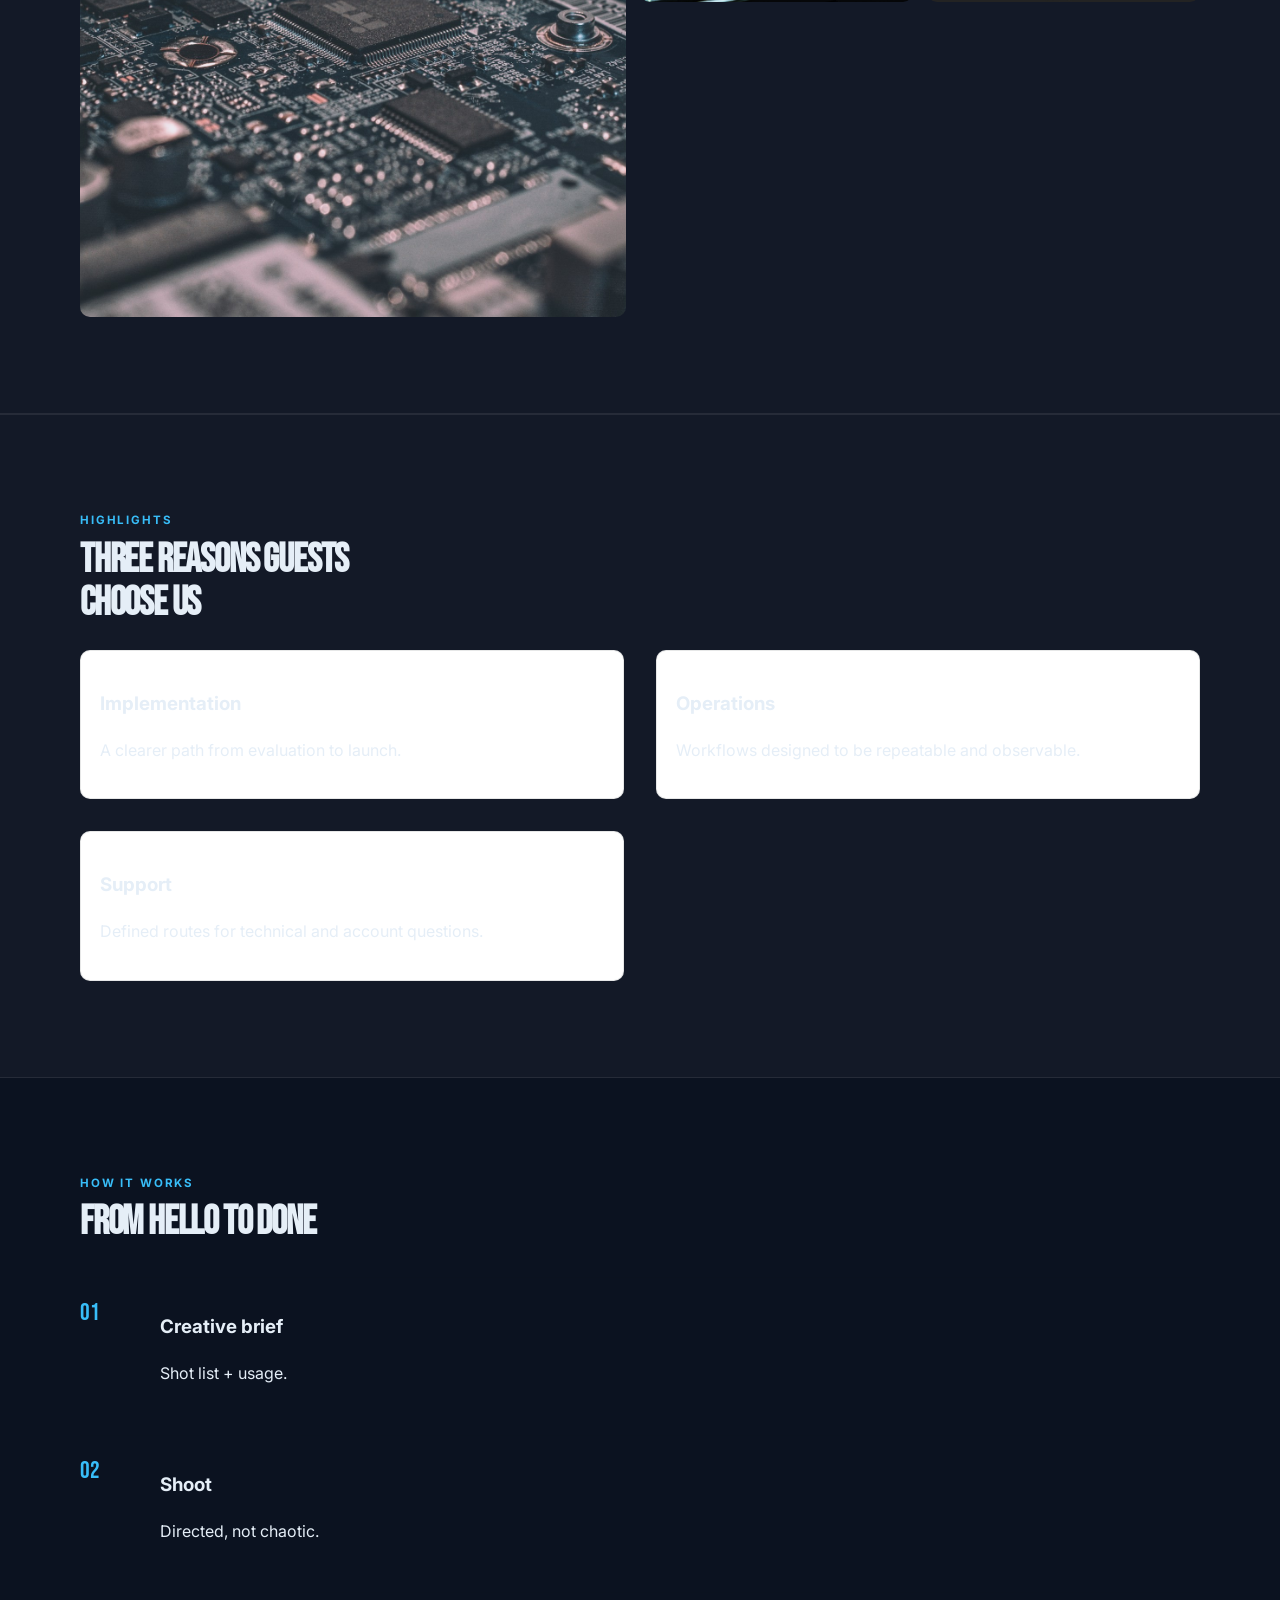
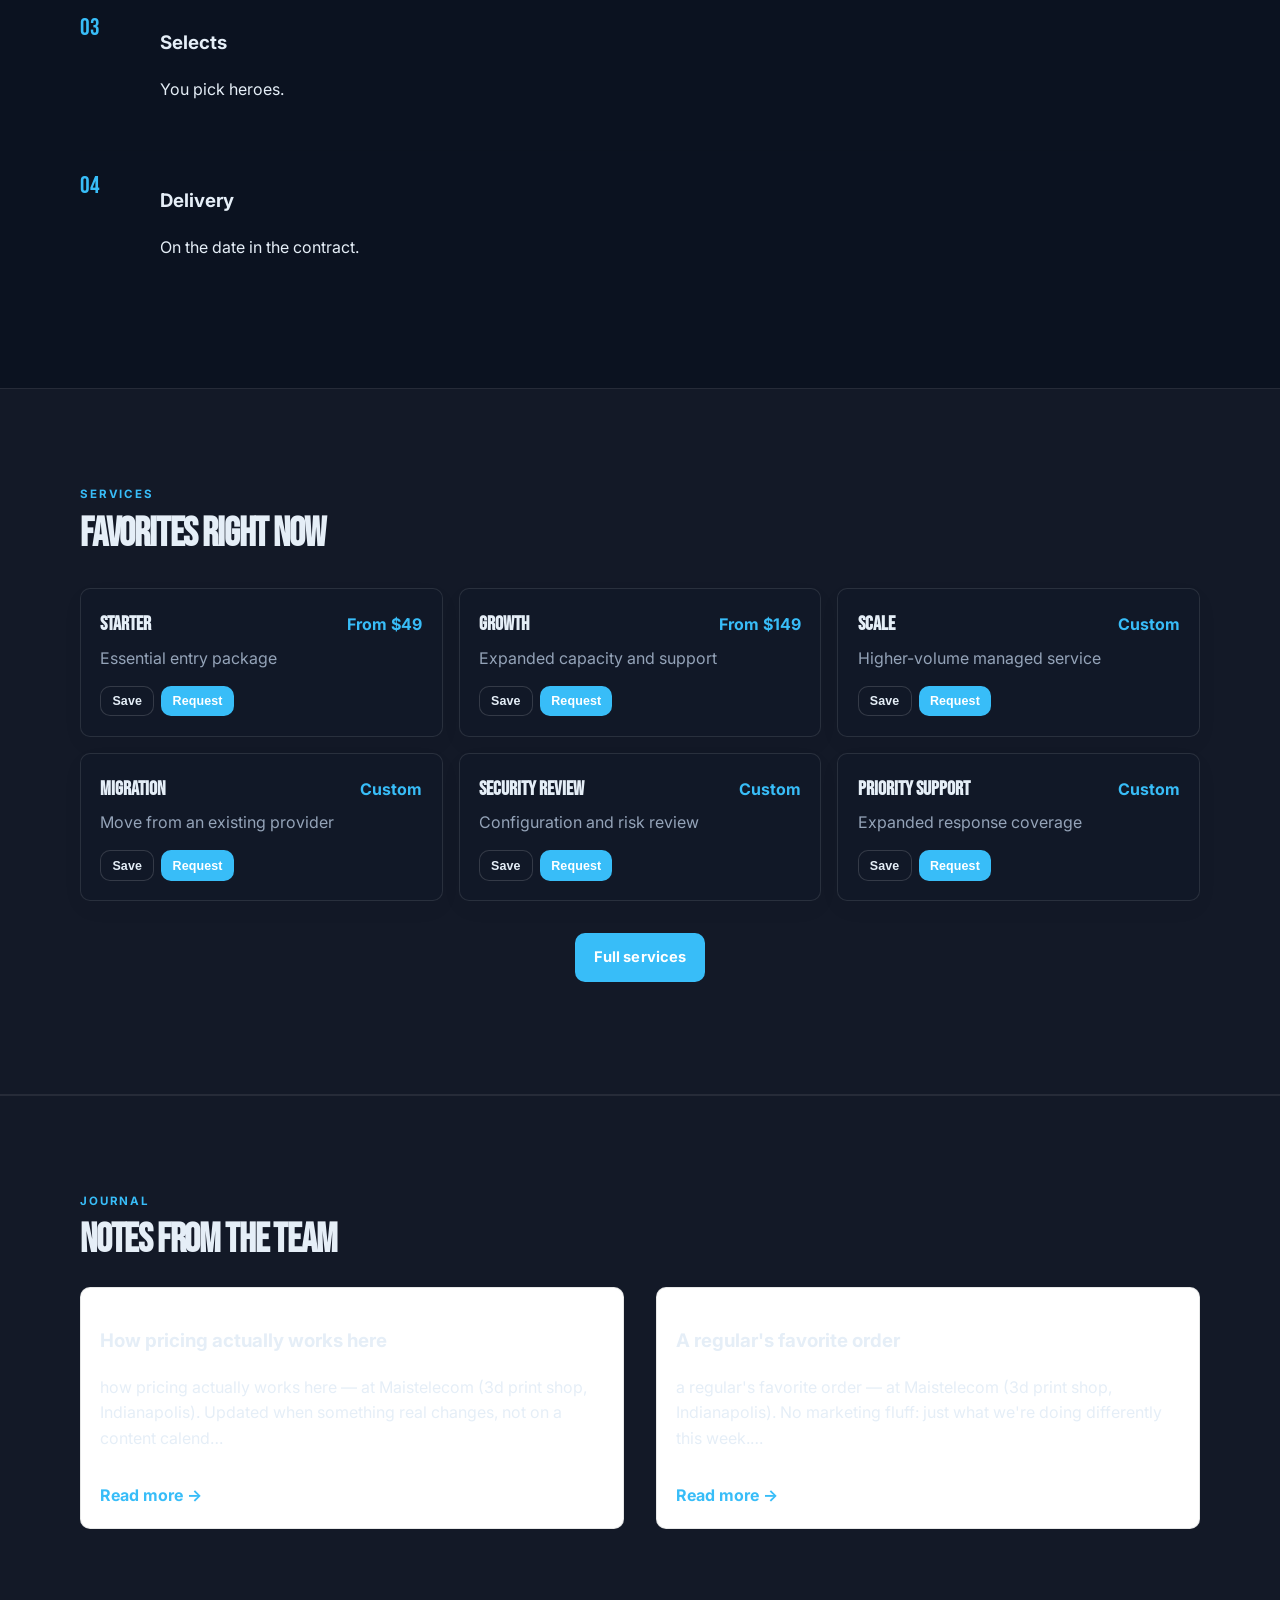
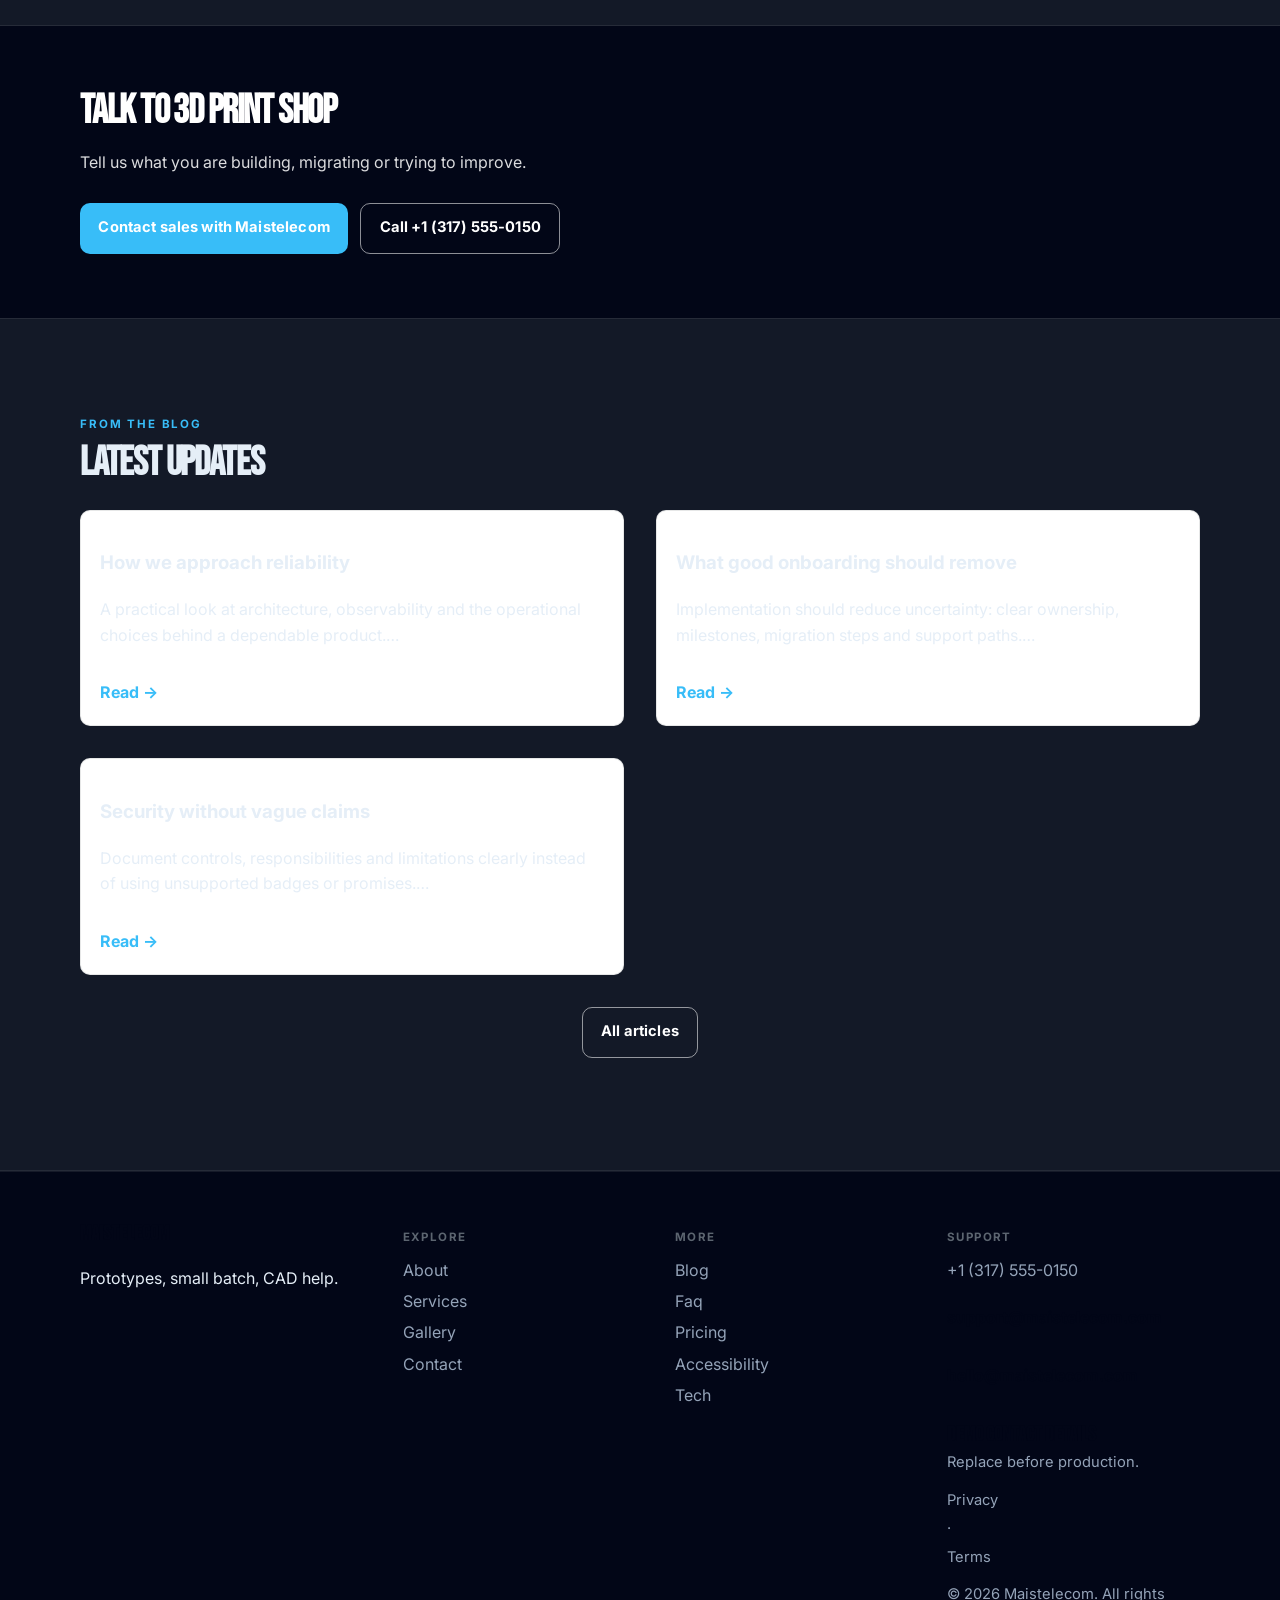
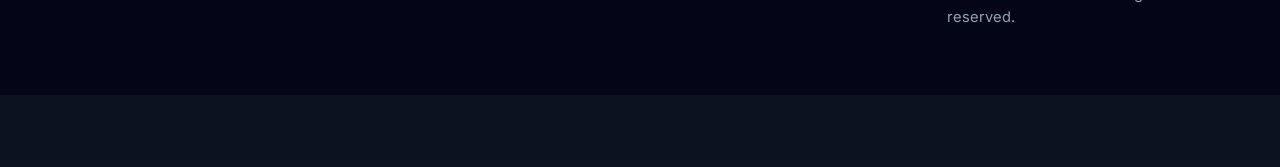
==== commit 864c37e3: "Improve website (dark)" ====
--- a/index.html
+++ b/index.html
@@ -15,7 +15,7 @@
   <meta name="twitter:image" content="assets/img-1.jpg" />
   <meta property="og:url" content="https://maistelecom.github.io" />
   <script type="application/ld+json">{"@context": "https://schema.org", "@type": "LocalBusiness", "name": "Maistelecom", "description": "Prototypes, small batch, CAD help.", "url": "https://maistelecom.github.io", "image": "assets/img-1.jpg"}</script>
-<script type="application/ld+json">{"@context": "https://schema.org", "@type": "FAQPage", "mainEntity": [{"@type": "Question", "name": "Where are you?", "acceptedAnswer": {"@type": "Answer", "text": "400 Monument Circle, Indianapolis, IN. See the map on Visit."}}, {"@type": "Question", "name": "How do I reach support?", "acceptedAnswer": {"@type": "Answer", "text": "Use the Contact form or email support@maistelecom.com. We reply during open hours."}}, {"@type": "Question", "name": "How do I book?", "acceptedAnswer": {"@type": "Answer", "text": "Send a message on Contact, email bookings@maistelecom.com, or call +1 (317) 555-0150."}}, {"@type": "Question", "name": "Are prices current?", "acceptedAnswer": {"@type": "Answer", "text": "Listed prices are current and may shift with seasons — we update this site when they do."}}, {"@type": "Question", "name": "Do you take groups?", "acceptedAnswer": {"@type": "Answer", "text": "Yes for many bookings — tell us the size and date and we'll confirm what Maistelecom can host."}}, {"@type": "Question", "name": "What should I bring?", "acceptedAnswer": {"@type": "Answer", "text": "Just yourself (and any notes on allergies, sizes, or preferences). We'll handle the rest."}}, {"@type": "Question", "name": "Can I book for someone else?", "acceptedAnswer": {"@type": "Answer", "text": "Yes — include their name and preferences in the contact form."}}, {"@type": "Question", "name": "Where can I read updates?", "acceptedAnswer": {"@type": "Answer", "text": "Blog and Journal pages publish changes before social media."}}, {"@type": "Question", "name": "How do I join the team?", "acceptedAnswer": {"@type": "Answer", "text": "Open roles are listed on Careers — we reply to every application."}}, {"@type": "Question", "name": "Is the space accessible?", "acceptedAnswer": {"@type": "Answer", "text": "See our Accessibility page for entrance, seating and restroom notes."}}]}</script>
+<script type="application/ld+json">{"@context": "https://schema.org", "@type": "FAQPage", "mainEntity": [{"@type": "Question", "name": "Where are you?", "acceptedAnswer": {"@type": "Answer", "text": "400 Monument Circle, Indianapolis, IN. See the map on Visit."}}, {"@type": "Question", "name": "How do I reach support?", "acceptedAnswer": {"@type": "Answer", "text": "Use the Contact form or email support@maistelecom.com. We reply during open hours."}}, {"@type": "Question", "name": "How do I book?", "acceptedAnswer": {"@type": "Answer", "text": "Send a message on Contact, email bookings@maistelecom.com, or call +1 (317) 555-0150."}}, {"@type": "Question", "name": "Are prices current?", "acceptedAnswer": {"@type": "Answer", "text": "Listed prices are current and may shift with seasons — we update this site when they do."}}, {"@type": "Question", "name": "Do you take groups?", "acceptedAnswer": {"@type": "Answer", "text": "Yes for many bookings — tell us the size and date and we'll confirm what Maistelecom can host."}}, {"@type": "Question", "name": "What should I bring?", "acceptedAnswer": {"@type": "Answer", "text": "Just yourself (and any notes on allergies, sizes, or preferences). We'll handle the rest."}}, {"@type": "Question", "name": "Where can I read updates?", "acceptedAnswer": {"@type": "Answer", "text": "Blog and Journal pages publish changes before social media."}}, {"@type": "Question", "name": "How do I join the team?", "acceptedAnswer": {"@type": "Answer", "text": "Open roles are listed on Careers — we reply to every application."}}, {"@type": "Question", "name": "Is the space accessible?", "acceptedAnswer": {"@type": "Answer", "text": "See our Accessibility page for entrance, seating and restroom notes."}}, {"@type": "Question", "name": "Can I book for someone else?", "acceptedAnswer": {"@type": "Answer", "text": "Yes — include their name and preferences in the contact form."}}]}</script>
 <script type="application/ld+json">{"@context": "https://schema.org", "@type": "WebSite", "name": "Maistelecom", "url": "https://maistelecom.github.io", "description": "Prototypes, small batch, CAD help."}</script>
   <link rel="canonical" href="https://maistelecom.github.io/index.html" />
   <link rel="alternate" hreflang="en" href="https://maistelecom.github.io/index.html" />
@@ -23,7 +23,7 @@
   <meta name="theme-color" content="#111111" />
   <link rel="preconnect" href="https://fonts.googleapis.com" />
   <link rel="preconnect" href="https://fonts.gstatic.com" crossorigin />
-  <link href="https://fonts.googleapis.com/css2?family=Syne:wght@600;700;800&family=Work+Sans:wght@400;500;600;700&display=swap" rel="stylesheet" />
+  <link href="https://fonts.googleapis.com/css2?family=Bebas+Neue&family=Inter:wght@400;500;600;700&display=swap" rel="stylesheet" />
   <link rel="stylesheet" href="styles.css" />
   <link rel="icon" href="favicon.svg" type="image/svg+xml" />
 </head>
@@ -42,95 +42,37 @@
   </header>
   <main>
 
-    <section class="hero split-hero">
-      <div class="shell hero-split">
-        <div class="hero-copy">
-          <p class="brand">Maistelecom</p>
-          <h1>Prototypes, small batch, CAD help.</h1>
-          <p class="lede">Print farm with material options and finishing. mas elegante.</p>
-          <div class="actions">
-            <a class="btn solid" href="offerings.html">See services</a>
-            <a class="btn line" href="contact.html">Hours &amp; location</a>
-          </div>
+    <section class="hero">
+      <div class="hero-bg" style="background-image:url('assets/img-1.jpg')"></div>
+      <div class="hero-shade"></div>
+      <div class="shell hero-copy">
+        <p class="brand">Maistelecom</p>
+        <h1>Prototypes, small batch, CAD help.</h1>
+        <p class="lede">Print farm with material options and finishing.</p>
+        <div class="actions">
+          <a class="btn solid" href="offerings.html">See services</a>
+          <a class="btn line" href="contact.html">Hours &amp; location</a>
         </div>
-        <div class="hero-photo"><img src="assets/img-1.jpg" alt="Maistelecom" loading="eager" fetchpriority="high" decoding="async" /></div>
-      </div>
-    </section><section class="strip"><div class="shell strip-row">
-      <span>Technology</span><span>3D Print Shop</span>
-      <span>Indianapolis, IN</span><span>Mon–Fri 9:00–18:00</span>
-      <span class="open-badge" data-open-badge>Checking hours…</span>
-    </div></section><section class="block tint">
-      <div class="shell">
-        <p class="eyebrow">Services</p>
-        <h2>Favorites right now</h2>
-        <div class="menu-grid"><article class="item" data-item="Starter">
-          <div class="item-top"><h3>Starter</h3><span class="price">From $49</span></div>
-          <p>Essential entry package</p>
-          <div class="item-actions">
-            <button type="button" class="btn quiet mini" data-save-item data-name="Starter">Save</button>
-            <button type="button" class="btn solid mini" data-open-book data-pref="Starter">Request</button>
-          </div>
-        </article>
-<article class="item" data-item="Growth">
-          <div class="item-top"><h3>Growth</h3><span class="price">From $149</span></div>
-          <p>Expanded capacity and support</p>
-          <div class="item-actions">
-            <button type="button" class="btn quiet mini" data-save-item data-name="Growth">Save</button>
-            <button type="button" class="btn solid mini" data-open-book data-pref="Growth">Request</button>
-          </div>
-        </article>
-<article class="item" data-item="Scale">
-          <div class="item-top"><h3>Scale</h3><span class="price">Custom</span></div>
-          <p>Higher-volume managed service</p>
-          <div class="item-actions">
-            <button type="button" class="btn quiet mini" data-save-item data-name="Scale">Save</button>
-            <button type="button" class="btn solid mini" data-open-book data-pref="Scale">Request</button>
-          </div>
-        </article>
-<article class="item" data-item="Migration">
-          <div class="item-top"><h3>Migration</h3><span class="price">Custom</span></div>
-          <p>Move from an existing provider</p>
-          <div class="item-actions">
-            <button type="button" class="btn quiet mini" data-save-item data-name="Migration">Save</button>
-            <button type="button" class="btn solid mini" data-open-book data-pref="Migration">Request</button>
-          </div>
-        </article>
-<article class="item" data-item="Security Review">
-          <div class="item-top"><h3>Security Review</h3><span class="price">Custom</span></div>
-          <p>Configuration and risk review</p>
-          <div class="item-actions">
-            <button type="button" class="btn quiet mini" data-save-item data-name="Security Review">Save</button>
-            <button type="button" class="btn solid mini" data-open-book data-pref="Security Review">Request</button>
-          </div>
-        </article>
-<article class="item" data-item="Priority Support">
-          <div class="item-top"><h3>Priority Support</h3><span class="price">Custom</span></div>
-          <p>Expanded response coverage</p>
-          <div class="item-actions">
-            <button type="button" class="btn quiet mini" data-save-item data-name="Priority Support">Save</button>
-            <button type="button" class="btn solid mini" data-open-book data-pref="Priority Support">Request</button>
-          </div>
-        </article></div>
-        <p class="center-cta"><a class="btn solid" href="offerings.html">Full services</a></p>
-      </div>
-    </section><section class="block">
-      <div class="shell">
-        <p class="eyebrow">Why us</p>
-        <h2>Why people come back</h2>
-        <ul class="why"><li>A focused 3d print shop experience — not a vague catch-all.</li>
-<li>Clear hours, address, and phone before you leave home.</li>
-<li>Offerings with prices you can compare.</li>
-<li>A team that knows the craft behind the counter.</li>
-<li>A space and process designed for repeat visits.</li></ul>
-      </div>
-    </section><section class="block tint">
-      <div class="shell">
-        <p class="eyebrow">Photos</p>
-        <h2>See the space</h2>
-        <div class="mosaic teaser"><figure><button type="button" class="gal-btn" data-gallery-open data-index="0"><img src="assets/img-3.jpg" alt="Local flavor at Maistelecom" loading="lazy" /></button><figcaption>Local flavor</figcaption></figure>
-<figure><button type="button" class="gal-btn" data-gallery-open data-index="1"><img src="assets/img-4.jpg" alt="Craft detail at Maistelecom" loading="lazy" /></button><figcaption>Craft detail</figcaption></figure>
-<figure><button type="button" class="gal-btn" data-gallery-open data-index="2"><img src="assets/img-5.jpg" alt="Behind the scenes at Maistelecom" loading="lazy" /></button><figcaption>Behind the scenes</figcaption></figure></div>
-        <p class="center-cta"><a class="btn solid" href="gallery.html">Full gallery</a></p>
+      </div>
+    </section><section class="block tint">
+      <div class="shell prose-block">
+        <p class="eyebrow">Deep dive</p>
+        <h2>Rooted in Indianapolis</h2>
+        <p class="lead wide">Maistelecom isn&#x27;t trying to be everything to everyone. We&#x27;re a 3d print shop for Indianapolis and nearby neighborhoods — regulars, first-timers, and groups who want straight answers from real people.</p>
+      </div>
+    </section><section class="block tint">
+      <div class="shell mosaic">
+        <img src="assets/img-10.jpg" alt="Everyday excellence" loading="lazy" />
+        <img src="assets/img-11.jpg" alt="Team moment" loading="lazy" />
+        <img src="assets/img-12.jpg" alt="Finished work" loading="lazy" />
+      </div>
+    </section><section class="block tint">
+      <div class="shell">
+        <p class="eyebrow">Highlights</p>
+        <h2>Three reasons guests choose us</h2>
+        <div class="value-grid"><article><h3>Implementation</h3><p>A clearer path from evaluation to launch.</p></article>
+<article><h3>Operations</h3><p>Workflows designed to be repeatable and observable.</p></article>
+<article><h3>Support</h3><p>Defined routes for technical and account questions.</p></article></div>
       </div>
     </section><section class="block">
       <div class="shell">
@@ -140,6 +82,66 @@
 <li><span>02</span><div><h3>Shoot</h3><p>Directed, not chaotic.</p></div></li>
 <li><span>03</span><div><h3>Selects</h3><p>You pick heroes.</p></div></li>
 <li><span>04</span><div><h3>Delivery</h3><p>On the date in the contract.</p></div></li></ol>
+      </div>
+    </section><section class="block tint">
+      <div class="shell">
+        <p class="eyebrow">Services</p>
+        <h2>Favorites right now</h2>
+        <div class="menu-grid"><article class="item" data-item="Starter">
+          <div class="item-top"><h3>Starter</h3><span class="price">From $49</span></div>
+          <p>Essential entry package</p>
+          <div class="item-actions">
+            <button type="button" class="btn quiet mini" data-save-item data-name="Starter">Save</button>
+            <button type="button" class="btn solid mini" data-open-book data-pref="Starter">Request</button>
+          </div>
+        </article>
+<article class="item" data-item="Growth">
+          <div class="item-top"><h3>Growth</h3><span class="price">From $149</span></div>
+          <p>Expanded capacity and support</p>
+          <div class="item-actions">
+            <button type="button" class="btn quiet mini" data-save-item data-name="Growth">Save</button>
+            <button type="button" class="btn solid mini" data-open-book data-pref="Growth">Request</button>
+          </div>
+        </article>
+<article class="item" data-item="Scale">
+          <div class="item-top"><h3>Scale</h3><span class="price">Custom</span></div>
+          <p>Higher-volume managed service</p>
+          <div class="item-actions">
+            <button type="button" class="btn quiet mini" data-save-item data-name="Scale">Save</button>
+            <button type="button" class="btn solid mini" data-open-book data-pref="Scale">Request</button>
+          </div>
+        </article>
+<article class="item" data-item="Migration">
+          <div class="item-top"><h3>Migration</h3><span class="price">Custom</span></div>
+          <p>Move from an existing provider</p>
+          <div class="item-actions">
+            <button type="button" class="btn quiet mini" data-save-item data-name="Migration">Save</button>
+            <button type="button" class="btn solid mini" data-open-book data-pref="Migration">Request</button>
+          </div>
+        </article>
+<article class="item" data-item="Security Review">
+          <div class="item-top"><h3>Security Review</h3><span class="price">Custom</span></div>
+          <p>Configuration and risk review</p>
+          <div class="item-actions">
+            <button type="button" class="btn quiet mini" data-save-item data-name="Security Review">Save</button>
+            <button type="button" class="btn solid mini" data-open-book data-pref="Security Review">Request</button>
+          </div>
+        </article>
+<article class="item" data-item="Priority Support">
+          <div class="item-top"><h3>Priority Support</h3><span class="price">Custom</span></div>
+          <p>Expanded response coverage</p>
+          <div class="item-actions">
+            <button type="button" class="btn quiet mini" data-save-item data-name="Priority Support">Save</button>
+            <button type="button" class="btn solid mini" data-open-book data-pref="Priority Support">Request</button>
+          </div>
+        </article></div>
+        <p class="center-cta"><a class="btn solid" href="offerings.html">Full services</a></p>
+      </div>
+    </section><section class="block tint">
+      <div class="shell">
+        <p class="eyebrow">Journal</p>
+        <h2>Notes from the team</h2>
+        <div class="value-grid"><article class="journal-card"><h3>How pricing actually works here</h3><p>how pricing actually works here — at Maistelecom (3d print shop, Indianapolis). Updated when something real changes, not on a content calend…</p><a class="textlink" href="blog.html">Read more →</a></article><article class="journal-card"><h3>A regular&#x27;s favorite order</h3><p>a regular&#x27;s favorite order — at Maistelecom (3d print shop, Indianapolis). No marketing fluff: just what we&#x27;re doing differently this week.…</p><a class="textlink" href="blog.html">Read more →</a></article></div>
       </div>
     </section><section class="cta-band">
       <div class="shell">
--- a/styles.css
+++ b/styles.css
@@ -1,10 +1,10 @@
 
 :root {
-  --ink:#121417; --muted:#5c6570; --paper:#f6f1ea;
-  --accent:#8a6a4f; --deep:#1c1410; --line:rgba(18,20,23,.10);
-  --display:"Syne",Georgia,"Times New Roman",serif;
-  --body:"Work Sans","Segoe UI",sans-serif; --shell:1120px;
-  --radius:4px;
+  --ink:#121417; --muted:#5c6570; --paper:#0b1220;
+  --accent:#38bdf8; --deep:#020617; --line:rgba(18,20,23,.10);
+  --display:"Bebas Neue",Georgia,"Times New Roman",serif;
+  --body:"Inter","Segoe UI",sans-serif; --shell:1120px;
+  --radius:10px;
 }
 *{box-sizing:border-box} html{scroll-behavior:smooth}
 body{margin:0;font-family:var(--body);color:var(--ink);background:var(--paper);line-height:1.6;padding-bottom:72px;-webkit-font-smoothing:antialiased}
@@ -29,7 +29,7 @@
 .cta,.btn.solid{background:var(--accent);color:#fff}
 .btn.line{border:1px solid rgba(255,255,255,.55);color:#fff;background:transparent}
 .btn.quiet{border:1px solid var(--line);background:#fff;color:var(--ink)}
-.hero{position:relative;min-height:88vh;display:grid;align-items:end;color:#fff;overflow:hidden}
+.hero{position:relative;min-height:90vh;display:grid;align-items:end;color:#fff;overflow:hidden}
 .hero-bg{position:absolute;inset:0;background-size:cover;background-position:center center;background-repeat:no-repeat}
 .hero-shade{position:absolute;inset:0;background:linear-gradient(115deg,rgba(10,12,16,.72),rgba(10,12,16,.18))}
 .hero-photo img{width:100%;aspect-ratio:16/9;object-fit:cover;object-position:center;display:block;max-height:min(78vh,900px)}
@@ -162,12 +162,22 @@
   .promo{flex-direction:column;align-items:flex-start}
 }
 
-.brand,.hero h1,.page-hero h1,h2{letter-spacing:-.02em}
-.item,.card,.person,blockquote{border-radius:4px}
-.cta,.btn{border-radius:4px;letter-spacing:.06em;text-transform:uppercase;font-size:.8rem}
-
-
-.hero.split-hero .hero-split{grid-template-columns:.78fr 1.22fr}.hero.split-hero .hero-copy{padding-right:8vw}.menu-grid{grid-template-columns:1fr 1fr}.item:nth-child(even){transform:translateY(2rem)}.block:nth-of-type(even) .shell{max-width:1100px}
+body{color:#e5eef7}
+.top{background:rgba(11,18,32,.92);border-color:rgba(255,255,255,.08)}
+.logo,nav a.on,.textlink,.price,.eyebrow,.map-note a{color:#38bdf8}
+nav,.foot a,.foot-meta,.lead,.item p,blockquote footer{color:#94a3b8}
+.item,.card,.person,blockquote,.hours-card,.promo,.contact-form input,.contact-form textarea,.news-form input{
+  background:#111827;border-color:rgba(255,255,255,.1);color:#e5eef7
+}
+.block.tint{background:rgba(255,255,255,.03);border-color:rgba(255,255,255,.08)}
+.strip{background:rgba(255,255,255,.03);border-color:rgba(255,255,255,.08)}
+.btn.quiet{background:#111827;color:#e5eef7;border-color:rgba(255,255,255,.15)}
+.foot{background:#020617;border-color:rgba(255,255,255,.08)}
+.mobile-cta{background:#020617;border-color:rgba(255,255,255,.1)}
+.mobile-cta a{color:#e5eef7}
+
+
+.hero{min-height:96vh}.hero h1{font-size:clamp(3rem,8vw,6.7rem);max-width:12ch}.hero-shade{background:linear-gradient(90deg,rgba(0,0,0,.78),rgba(0,0,0,.18))}.block{padding:6rem 0}.mosaic{grid-template-columns:2fr 1fr 1fr}.mosaic img:first-child{grid-row:span 2;min-height:520px}.value-grid{gap:2rem}
 
 .prose-block .lead.wide{max-width:62ch}
 .journal-card,.journal-entry{background:#fff;border:1px solid var(--line);border-radius:var(--radius);padding:1.2rem}
